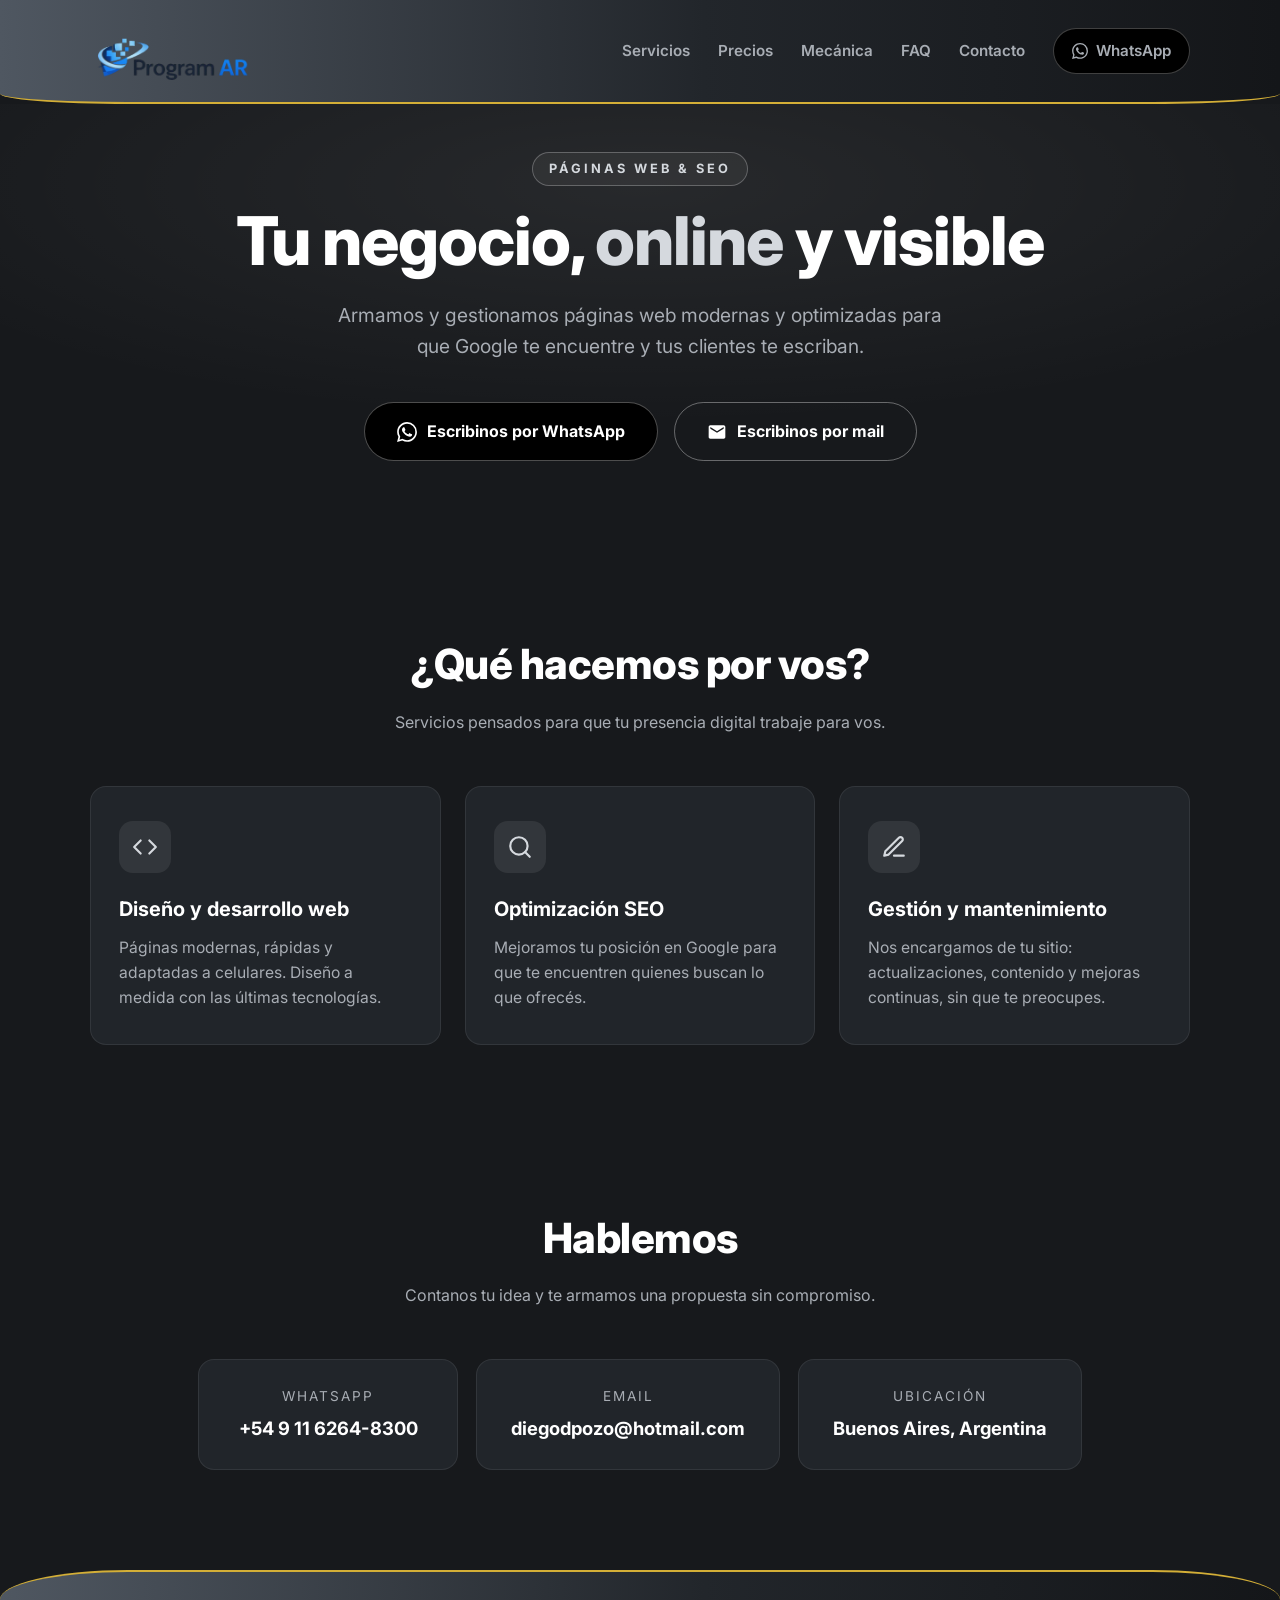
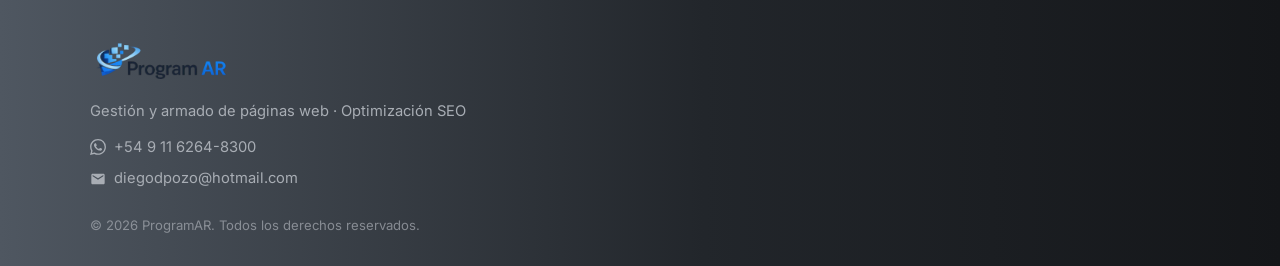
==== index.html @ 07f9ca01 "Bordes dorados: solo bottom del header y top del footer; cache-busting v=7" ====
<!DOCTYPE html>
<html lang="es">
<head>
<meta charset="UTF-8">
<meta name="viewport" content="width=device-width, initial-scale=1.0">
<title>ProgramAR — Diseño de páginas web y SEO</title>
<meta name="description" content="ProgramAR. Gestión y armado de páginas web profesionales y optimización SEO. Contacto: +54 9 11 6264-8300.">
<link rel="canonical" href="https://diegodpozo.github.io/programar/">
<meta name="theme-color" content="#17191C">
<meta property="og:title" content="ProgramAR">
<meta property="og:description" content="Gestión y armado de páginas web y optimización SEO.">
<meta property="og:type" content="website">
<meta property="og:url" content="https://diegodpozo.github.io/programar/">
<meta property="og:image" content="https://diegodpozo.github.io/programar/logoII.png">
<meta property="og:locale" content="es_AR">
<meta name="twitter:card" content="summary_large_image">
<script type="application/ld+json">
{
  "@context": "https://schema.org",
  "@graph": [
    {
      "@type": "Organization",
      "name": "ProgramAR",
      "url": "https://diegodpozo.github.io/programar/",
      "logo": "https://diegodpozo.github.io/programar/logoII.png",
      "email": "diegodpozo@hotmail.com",
      "telephone": "+54-9-11-6264-8300",
      "areaServed": "AR",
      "sameAs": ["https://github.com/diegodpozo"]
    }
  ]
}
</script>
<link rel="icon" type="image/png" href="logoII.png">
<link rel="preconnect" href="https://fonts.googleapis.com">
<link rel="preconnect" href="https://fonts.gstatic.com" crossorigin>
<link href="https://fonts.googleapis.com/css2?family=Inter:wght@400;600;700;800&display=swap" rel="stylesheet">
<link rel="stylesheet" href="styles.css?v=7">
</head>
<body>
<header>
  <section class="container nav">
    <a class="brand" href="index.html">
      <img src="logoII.png" alt="ProgramAR logo">
    </a>
    <button class="nav-toggle" aria-label="Abrir menú" aria-expanded="false" aria-controls="navmenu">
      <span></span><span></span><span></span>
    </button>
    <nav class="nav-links" id="navmenu">
      <a href="index.html#servicios">Servicios</a>
      <a href="precios.html">Precios</a>
      <a href="mecanica.html">Mecánica</a>
      <a href="faq.html">FAQ</a>
      <a href="index.html#contacto">Contacto</a>
      <a class="nav-wa" href="https://wa.me/5491162648300" target="_blank" rel="noopener">
        <svg width="16" height="16" viewBox="0 0 24 24" fill="currentColor" aria-hidden="true"><path d="M17.472 14.382c-.297-.149-1.758-.867-2.03-.967-.273-.099-.471-.148-.67.15-.197.297-.767.966-.94 1.164-.173.199-.347.223-.644.075-.297-.15-1.255-.463-2.39-1.475-.883-.788-1.48-1.761-1.653-2.059-.173-.297-.018-.458.13-.606.134-.133.298-.347.446-.52.149-.174.198-.298.298-.497.099-.198.05-.371-.025-.52-.075-.149-.669-1.612-.916-2.207-.242-.579-.487-.5-.669-.51-.173-.008-.371-.01-.57-.01-.198 0-.52.074-.792.372-.272.297-1.04 1.016-1.04 2.479 0 1.462 1.065 2.875 1.213 3.074.149.198 2.096 3.2 5.077 4.487.709.306 1.262.489 1.694.625.712.227 1.36.195 1.871.118.571-.085 1.758-.719 2.006-1.413.248-.694.248-1.289.173-1.413-.074-.124-.272-.198-.57-.347m-5.421 7.403h-.004a9.87 9.87 0 01-5.031-1.378l-.361-.214-3.741.982.998-3.648-.235-.374a9.86 9.86 0 01-1.51-5.26c.001-5.45 4.436-9.884 9.888-9.884 2.64 0 5.122 1.03 6.988 2.898a9.825 9.825 0 012.893 6.994c-.003 5.45-4.437 9.884-9.885 9.884m8.413-18.297A11.815 11.815 0 0012.05 0C5.495 0 .16 5.335.157 11.892c0 2.096.547 4.142 1.588 5.945L.057 24l6.305-1.654a11.882 11.882 0 005.683 1.448h.005c6.554 0 11.89-5.335 11.893-11.893a11.821 11.821 0 00-3.48-8.413z"/></svg>
        WhatsApp
      </a>
    </nav>
  </section>
</header>

<section class="hero" id="top">
  <section class="container">
    <span class="eyebrow">Páginas web &amp; SEO</span>
    <h1>Tu negocio, <span>online</span> y visible</h1>
    <p class="sub">Armamos y gestionamos páginas web modernas y optimizadas para que Google te encuentre y tus clientes te escriban.</p>
    <section class="cta-group">
      <a class="btn btn-dark" href="https://wa.me/5491162648300" target="_blank" rel="noopener">
        <svg width="20" height="20" viewBox="0 0 24 24" fill="currentColor" aria-hidden="true"><path d="M17.472 14.382c-.297-.149-1.758-.867-2.03-.967-.273-.099-.471-.148-.67.15-.197.297-.767.966-.94 1.164-.173.199-.347.223-.644.075-.297-.15-1.255-.463-2.39-1.475-.883-.788-1.48-1.761-1.653-2.059-.173-.297-.018-.458.13-.606.134-.133.298-.347.446-.52.149-.174.198-.298.298-.497.099-.198.05-.371-.025-.52-.075-.149-.669-1.612-.916-2.207-.242-.579-.487-.5-.669-.51-.173-.008-.371-.01-.57-.01-.198 0-.52.074-.792.372-.272.297-1.04 1.016-1.04 2.479 0 1.462 1.065 2.875 1.213 3.074.149.198 2.096 3.2 5.077 4.487.709.306 1.262.489 1.694.625.712.227 1.36.195 1.871.118.571-.085 1.758-.719 2.006-1.413.248-.694.248-1.289.173-1.413-.074-.124-.272-.198-.57-.347m-5.421 7.403h-.004a9.87 9.87 0 01-5.031-1.378l-.361-.214-3.741.982.998-3.648-.235-.374a9.86 9.86 0 01-1.51-5.26c.001-5.45 4.436-9.884 9.888-9.884 2.64 0 5.122 1.03 6.988 2.898a9.825 9.825 0 012.893 6.994c-.003 5.45-4.437 9.884-9.885 9.884m8.413-18.297A11.815 11.815 0 0012.05 0C5.495 0 .16 5.335.157 11.892c0 2.096.547 4.142 1.588 5.945L.057 24l6.305-1.654a11.882 11.882 0 005.683 1.448h.005c6.554 0 11.89-5.335 11.893-11.893a11.821 11.821 0 00-3.48-8.413z"/></svg>
        Escribinos por WhatsApp
      </a>
      <a class="btn btn-ghost" href="mailto:diegodpozo@hotmail.com"><svg width="20" height="20" viewBox="0 0 24 24" fill="currentColor" aria-hidden="true"><path d="M20 4H4c-1.1 0-1.99.9-1.99 2L2 18c0 1.1.9 2 2 2h16c1.1 0 2-.9 2-2V6c0-1.1-.9-2-2-2zm0 4l-8 5-8-5V6l8 5 8-5v2z"/></svg>Escribinos por mail</a>
    </section>
  </section>
</section>

<section class="services" id="servicios">
  <section class="container">
    <h2 class="section-title">¿Qué hacemos por vos?</h2>
    <p class="section-sub">Servicios pensados para que tu presencia digital trabaje para vos.</p>
    <section class="grid">
      <article class="card">
        <span class="icon">
          <svg width="26" height="26" viewBox="0 0 24 24" fill="none" stroke="#D5D9DE" stroke-width="2" stroke-linecap="round" stroke-linejoin="round"><polyline points="16 18 22 12 16 6"/><polyline points="8 6 2 12 8 18"/></svg>
        </span>
        <h3>Diseño y desarrollo web</h3>
        <p>Páginas modernas, rápidas y adaptadas a celulares. Diseño a medida con las últimas tecnologías.</p>
      </article>
      <article class="card">
        <span class="icon">
          <svg width="26" height="26" viewBox="0 0 24 24" fill="none" stroke="#D5D9DE" stroke-width="2" stroke-linecap="round" stroke-linejoin="round"><circle cx="11" cy="11" r="8"/><line x1="21" y1="21" x2="16.65" y2="16.65"/></svg>
        </span>
        <h3>Optimización SEO</h3>
        <p>Mejoramos tu posición en Google para que te encuentren quienes buscan lo que ofrecés.</p>
      </article>
      <article class="card">
        <span class="icon">
          <svg width="26" height="26" viewBox="0 0 24 24" fill="none" stroke="#D5D9DE" stroke-width="2" stroke-linecap="round" stroke-linejoin="round"><path d="M12 20h9"/><path d="M16.5 3.5a2.121 2.121 0 013 3L7 19l-4 1 1-4L16.5 3.5z"/></svg>
        </span>
        <h3>Gestión y mantenimiento</h3>
        <p>Nos encargamos de tu sitio: actualizaciones, contenido y mejoras continuas, sin que te preocupes.</p>
      </article>
    </section>
  </section>
</section>

<section class="contact" id="contacto">
  <section class="container">
    <h2 class="section-title">Hablemos</h2>
    <p class="section-sub">Contanos tu idea y te armamos una propuesta sin compromiso.</p>
    <section class="contact-list">
      <a class="contact-item" href="https://wa.me/5491162648300" target="_blank" rel="noopener">
        <span class="label">WhatsApp</span>
        <span class="value">+54 9 11 6264-8300</span>
      </a>
      <a class="contact-item" href="mailto:diegodpozo@hotmail.com">
        <span class="label">Email</span>
        <span class="value">diegodpozo@hotmail.com</span>
      </a>
      <article class="contact-item">
        <span class="label">Ubicación</span>
        <span class="value">Buenos Aires, Argentina</span>
      </article>
    </section>
  </section>
</section>


<footer>
  <section class="container">
    <section class="brand">
      <img src="logoII.png" alt="ProgramAR logo">
    </section>
      <p>Gestión y armado de páginas web<span class="sep"> ·</span> <br class="footer-br">Optimización SEO</p>
    <p class="fcontact" style="margin-top:12px"><svg width="16" height="16" viewBox="0 0 24 24" fill="#A8ADB4" aria-hidden="true"><path d="M17.472 14.382c-.297-.149-1.758-.867-2.03-.967-.273-.099-.471-.148-.67.15-.197.297-.767.966-.94 1.164-.173.199-.347.223-.644.075-.297-.15-1.255-.463-2.39-1.475-.883-.788-1.48-1.761-1.653-2.059-.173-.297-.018-.458.13-.606.134-.133.298-.347.446-.52.149-.174.198-.298.298-.497.099-.198.05-.371-.025-.52-.075-.149-.669-1.612-.916-2.207-.242-.579-.487-.5-.669-.51-.173-.008-.371-.01-.57-.01-.198 0-.52.074-.792.372-.272.297-1.04 1.016-1.04 2.479 0 1.462 1.065 2.875 1.213 3.074.149.198 2.096 3.2 5.077 4.487.709.306 1.262.489 1.694.625.712.227 1.36.195 1.871.118.571-.085 1.758-.719 2.006-1.413.248-.694.248-1.289.173-1.413-.074-.124-.272-.198-.57-.347m-5.421 7.403h-.004a9.87 9.87 0 01-5.031-1.378l-.361-.214-3.741.982.998-3.648-.235-.374a9.86 9.86 0 01-1.51-5.26c.001-5.45 4.436-9.884 9.888-9.884 2.64 0 5.122 1.03 6.988 2.898a9.825 9.825 0 012.893 6.994c-.003 5.45-4.437 9.884-9.885 9.884m8.413-18.297A11.815 11.815 0 0012.05 0C5.495 0 .16 5.335.157 11.892c0 2.096.547 4.142 1.588 5.945L.057 24l6.305-1.654a11.882 11.882 0 005.683 1.448h.005c6.554 0 11.89-5.335 11.893-11.893a11.821 11.821 0 00-3.48-8.413z"/></svg><a href="https://wa.me/5491162648300" target="_blank" rel="noopener">+54 9 11 6264-8300</a></p>
    <p class="fcontact"><svg width="16" height="16" viewBox="0 0 24 24" fill="#A8ADB4" aria-hidden="true"><path d="M20 4H4c-1.1 0-1.99.9-1.99 2L2 18c0 1.1.9 2 2 2h16c1.1 0 2-.9 2-2V6c0-1.1-.9-2-2-2zm0 4l-8 5-8-5V6l8 5 8-5v2z"/></svg><a href="mailto:diegodpozo@hotmail.com">diegodpozo@hotmail.com</a></p>
    <p class="copy">© 2026 ProgramAR. Todos los derechos reservados.</p>
  </section>
</footer>
<script src="nav.js" defer></script>
</body>
</html>
---- styles.css ----
:root{
  --bg:#17191C;
  --bg-soft:#1D2023;
  --card:#21252A;
  --white:#FFFFFF;
  --muted:#A8ADB4;
  --accent:#D5D9DE;
  --grad:linear-gradient(to right,#4F5761 0%,#22262B 55%,#141619 100%);
  --radius:16px;
  --gold:#D4AF37;
}
*{margin:0;padding:0;box-sizing:border-box}
html{scroll-behavior:smooth;scroll-padding-top:115px}
body{
  font-family:'Inter',system-ui,-apple-system,sans-serif;
  background:var(--bg);
  color:var(--white);
  line-height:1.6;
  -webkit-font-smoothing:antialiased;
}
a{color:inherit;text-decoration:none}
.container{width:min(1100px,92%);margin:0 auto}

/* Header */
header{
  position:sticky;top:0;z-index:50;
  background:var(--grad);
  border-bottom:1px solid rgba(255,255,255,.08);
  transition:box-shadow .3s ease;
  animation:headerDrop .6s ease;
}
@keyframes headerDrop{from{transform:translateY(-100%)}to{transform:translateY(0)}}
.nav{display:flex;align-items:center;justify-content:space-between;padding:14px 0;transition:padding .3s ease}
.brand{display:flex;align-items:center;gap:12px;font-weight:800;font-size:1.25rem;letter-spacing:.5px}
.brand img{height:74px;width:auto;transition:height .3s ease}
body.scrolled header{box-shadow:0 10px 30px rgba(0,0,0,.5)}
body.scrolled .nav{padding:6px 0}
body.scrolled .brand img{height:56px}
.nav-links{display:flex;gap:28px;align-items:center}
.nav-links a{color:var(--muted);font-weight:600;font-size:.95rem;transition:color .2s}
.nav-links a:hover{color:var(--white)}
.nav-wa{
  display:inline-flex;align-items:center;gap:8px;
  background:#000;color:var(--white);
  padding:10px 18px;border-radius:999px;
  border:1px solid rgba(255,255,255,.25);
  font-weight:700;font-size:.9rem;
  transition:transform .2s, box-shadow .2s;
}
.nav-wa:hover{transform:translateY(-2px);box-shadow:0 8px 24px rgba(0,0,0,.6)}

/* Botón hamburguesa (solo mobile) */
.nav-toggle{
  display:none;flex-direction:column;justify-content:center;gap:6px;
  background:none;border:0;padding:6px;cursor:pointer;
}
.nav-toggle span{
  display:block;width:26px;height:2.5px;background:#fff;
  border-radius:2px;transition:transform .3s,opacity .3s;
}
.nav-toggle.active span:nth-child(1){transform:translateY(8.5px) rotate(45deg)}
.nav-toggle.active span:nth-child(2){opacity:0}
.nav-toggle.active span:nth-child(3){transform:translateY(-8.5px) rotate(-45deg)}

/* Hero */
.hero{padding:48px 0 90px;text-align:center;position:relative;overflow:hidden}
.hero::before{
  content:"";position:absolute;inset:-40% -20% auto;
  height:520px;
  background:radial-gradient(ellipse at center,rgba(255,255,255,.07),transparent 65%);
  pointer-events:none;
}
.hero .container{position:relative}
.eyebrow{
  display:inline-block;color:var(--accent);
  font-weight:700;letter-spacing:3px;text-transform:uppercase;
  font-size:.8rem;margin-bottom:18px;
  border:1px solid rgba(255,255,255,.25);
  padding:6px 16px;border-radius:999px;
  background:rgba(255,255,255,.05);
}
.hero h1{font-size:clamp(2.4rem,6vw,4.2rem);font-weight:800;line-height:1.1;letter-spacing:-1px}
.hero h1 span{color:var(--accent)}
.hero p.sub{margin:22px auto 0;max-width:640px;color:var(--muted);font-size:clamp(1rem,2.2vw,1.2rem)}
.cta-group{display:flex;gap:16px;justify-content:center;flex-wrap:wrap;margin-top:40px}
.btn{
  display:inline-flex;align-items:center;gap:10px;
  padding:16px 32px;border-radius:999px;
  font-weight:700;font-size:1rem;cursor:pointer;
  transition:transform .2s, box-shadow .2s, background .2s;
}
.btn-dark{background:#000;color:var(--white);border:1px solid rgba(255,255,255,.3)}
.btn-dark:hover{transform:translateY(-3px);box-shadow:0 12px 30px rgba(0,0,0,.7)}
.btn-ghost{background:transparent;color:var(--white);border:1px solid rgba(255,255,255,.35)}
.btn-ghost:hover{background:rgba(255,255,255,.08);transform:translateY(-3px)}

/* Servicios */
.services{padding:80px 0}
.section-title{text-align:center;font-size:clamp(1.8rem,4vw,2.6rem);font-weight:800;letter-spacing:-.5px}
.section-sub{text-align:center;color:var(--muted);margin-top:12px;margin-bottom:50px}
.grid{display:grid;grid-template-columns:repeat(auto-fit,minmax(260px,1fr));gap:24px}
.card{
  background:var(--card);
  border:1px solid rgba(255,255,255,.08);
  border-radius:var(--radius);
  padding:34px 28px;
  transition:transform .25s, border-color .25s;
}
.card:hover{transform:translateY(-6px);border-color:rgba(255,255,255,.4)}
.card .icon{
  width:52px;height:52px;border-radius:14px;
  display:flex;align-items:center;justify-content:center;
  background:rgba(255,255,255,.08);
  margin-bottom:20px;
}
.card h3{font-size:1.25rem;font-weight:700;margin-bottom:10px}
.card p{color:var(--muted);font-size:.98rem}

/* Contacto */
.contact{padding:80px 0 100px;text-align:center}
.contact-list{
  display:flex;gap:18px;justify-content:center;flex-wrap:wrap;
  margin-top:44px;
}
.contact-item{
  background:var(--card);
  border:1px solid rgba(255,255,255,.08);
  border-radius:var(--radius);
  padding:26px 34px;min-width:260px;
  display:flex;flex-direction:column;gap:6px;
  transition:border-color .25s;
}
.contact-item:hover{border-color:rgba(255,255,255,.4)}
.contact-item .label{color:var(--muted);font-size:.85rem;text-transform:uppercase;letter-spacing:2px}
.contact-item .value{font-weight:700;font-size:1.15rem}

/* FAQ */
.faq{padding:80px 0 20px}
.faq details{
  background:var(--card);
  border:1px solid rgba(255,255,255,.08);
  border-radius:var(--radius);
  padding:20px 26px;margin-bottom:14px;
  transition:border-color .25s;
}
.faq details:hover{border-color:rgba(255,255,255,.3)}
.faq summary{
  cursor:pointer;font-weight:700;font-size:1.05rem;
  list-style:none;display:flex;justify-content:space-between;align-items:center;gap:16px;
}
.faq summary::-webkit-details-marker{display:none}
.faq summary::after{content:"+";color:var(--accent);font-size:1.5rem;line-height:1;transition:transform .2s}
.faq details[open] summary::after{content:"\2013"}
.faq details p{color:var(--muted);margin-top:14px;font-size:.98rem}

/* Precios */
.pricing{padding:60px 0 100px;text-align:center}
.pricing .eyebrow{margin-bottom:18px}
.pricing .sub-h{
  font-size:1.4rem;font-weight:700;color:var(--white);
  margin-top:70px;margin-bottom:22px;
}
.price-grid{display:grid;grid-template-columns:repeat(auto-fit,minmax(260px,1fr));gap:24px;text-align:left}
.pcard{
  background:var(--card);
  border:1px solid rgba(255,255,255,.08);
  border-radius:var(--radius);
  padding:34px 28px;
  transition:transform .25s, border-color .25s;
}
.pcard:hover{transform:translateY(-6px);border-color:rgba(255,255,255,.4)}
.pcard h3{font-size:1.05rem;font-weight:700;margin-bottom:16px}
.pcard .amount{font-size:1.9rem;font-weight:800;letter-spacing:.5px}
.pcard .per{font-size:.85rem;font-weight:600;color:var(--muted);margin-left:8px}
.pcard .meta{
  display:inline-block;font-size:.75rem;color:var(--muted);
  border:1px solid rgba(255,255,255,.18);border-radius:999px;
  padding:4px 12px;margin-top:14px;
}
.pcard p{color:var(--muted);font-size:.93rem;margin-top:16px}
.plans-note{margin-top:-8px}
.pricing .cta-group p{color:var(--muted);font-size:.95rem;margin-bottom:20px}
@media (max-width:767px){.price-grid{grid-template-columns:1fr}}

@media (min-width:768px){.price-grid--2{grid-template-columns:repeat(2,1fr)}}
.disclaimer{
  margin-top:48px;font-size:.82rem;color:rgba(168,173,180,.7);
}

/* Mecánica */
.process{padding:60px 0 100px;text-align:center}
.process .eyebrow{margin-bottom:18px}
.steps{display:grid;grid-template-columns:repeat(auto-fit,minmax(230px,1fr));gap:24px;margin-top:8px}
.step{
  background:var(--card);
  border:1px solid rgba(255,255,255,.08);
  border-radius:var(--radius);
  padding:34px 28px;text-align:left;
  transition:transform .25s, border-color .25s;
}
.step:hover{transform:translateY(-6px);border-color:rgba(255,255,255,.4)}
.step .num{
  display:block;font-size:2rem;font-weight:800;
  color:var(--accent);letter-spacing:1px;margin-bottom:14px;
}
.step h3{font-size:1.15rem;font-weight:700;margin-bottom:10px}
.step p{color:var(--muted);font-size:.95rem}

/* Footer con degradado */
footer{
  background:var(--grad);
  border-top:1px solid rgba(255,255,255,.1);
  padding:50px 0 30px;
  text-align:left;
}
footer .brand{justify-content:flex-start;margin-bottom:14px}
footer .brand img{height:64px}
footer p{color:var(--muted);font-size:.92rem}
footer .fcontact{display:flex;align-items:center;gap:8px;margin-top:8px}
footer .fcontact svg{flex-shrink:0}
footer .fcontact a{color:var(--muted);transition:color .2s}
footer .fcontact a:hover{color:var(--white)}
footer .copy{margin-top:24px;font-size:.82rem;color:rgba(168,173,180,.7)}
.footer-br{display:none}

@media (min-width:769px){
  header{border-bottom:2px solid var(--gold);border-bottom-left-radius:10%;border-bottom-right-radius:10%}
  footer{border-top:2px solid var(--gold);border-top-left-radius:10%;border-top-right-radius:10%}
}

@media (max-width:768px){
  header{position:static}
  .nav-toggle{display:flex;position:fixed;top:14px;right:6%;z-index:60}
  .nav-links{
    position:fixed;top:88px;left:0;right:0;
    flex-direction:column;align-items:stretch;gap:0;
    background:#141619;
    border-bottom:1px solid rgba(255,255,255,.1);
    box-shadow:0 16px 32px rgba(0,0,0,.5);
    max-height:0;overflow:hidden;padding:0 6%;
    transition:max-height .35s ease, padding .35s ease;
    z-index:70;
  }
  .nav-links.open{max-height:380px;padding:10px 6% 22px}
  .nav-links a{
    color:var(--white);font-size:1rem;
    padding:13px 0;border-bottom:1px solid rgba(255,255,255,.08);
  }
  .nav-links a:last-child{border-bottom:0}
  .nav-wa{justify-content:center;margin-top:14px}
  .footer-br{display:inline}
  footer .sep{display:none}
  .hero{padding:36px 0 60px}
  .btn{width:100%;justify-content:center}
}
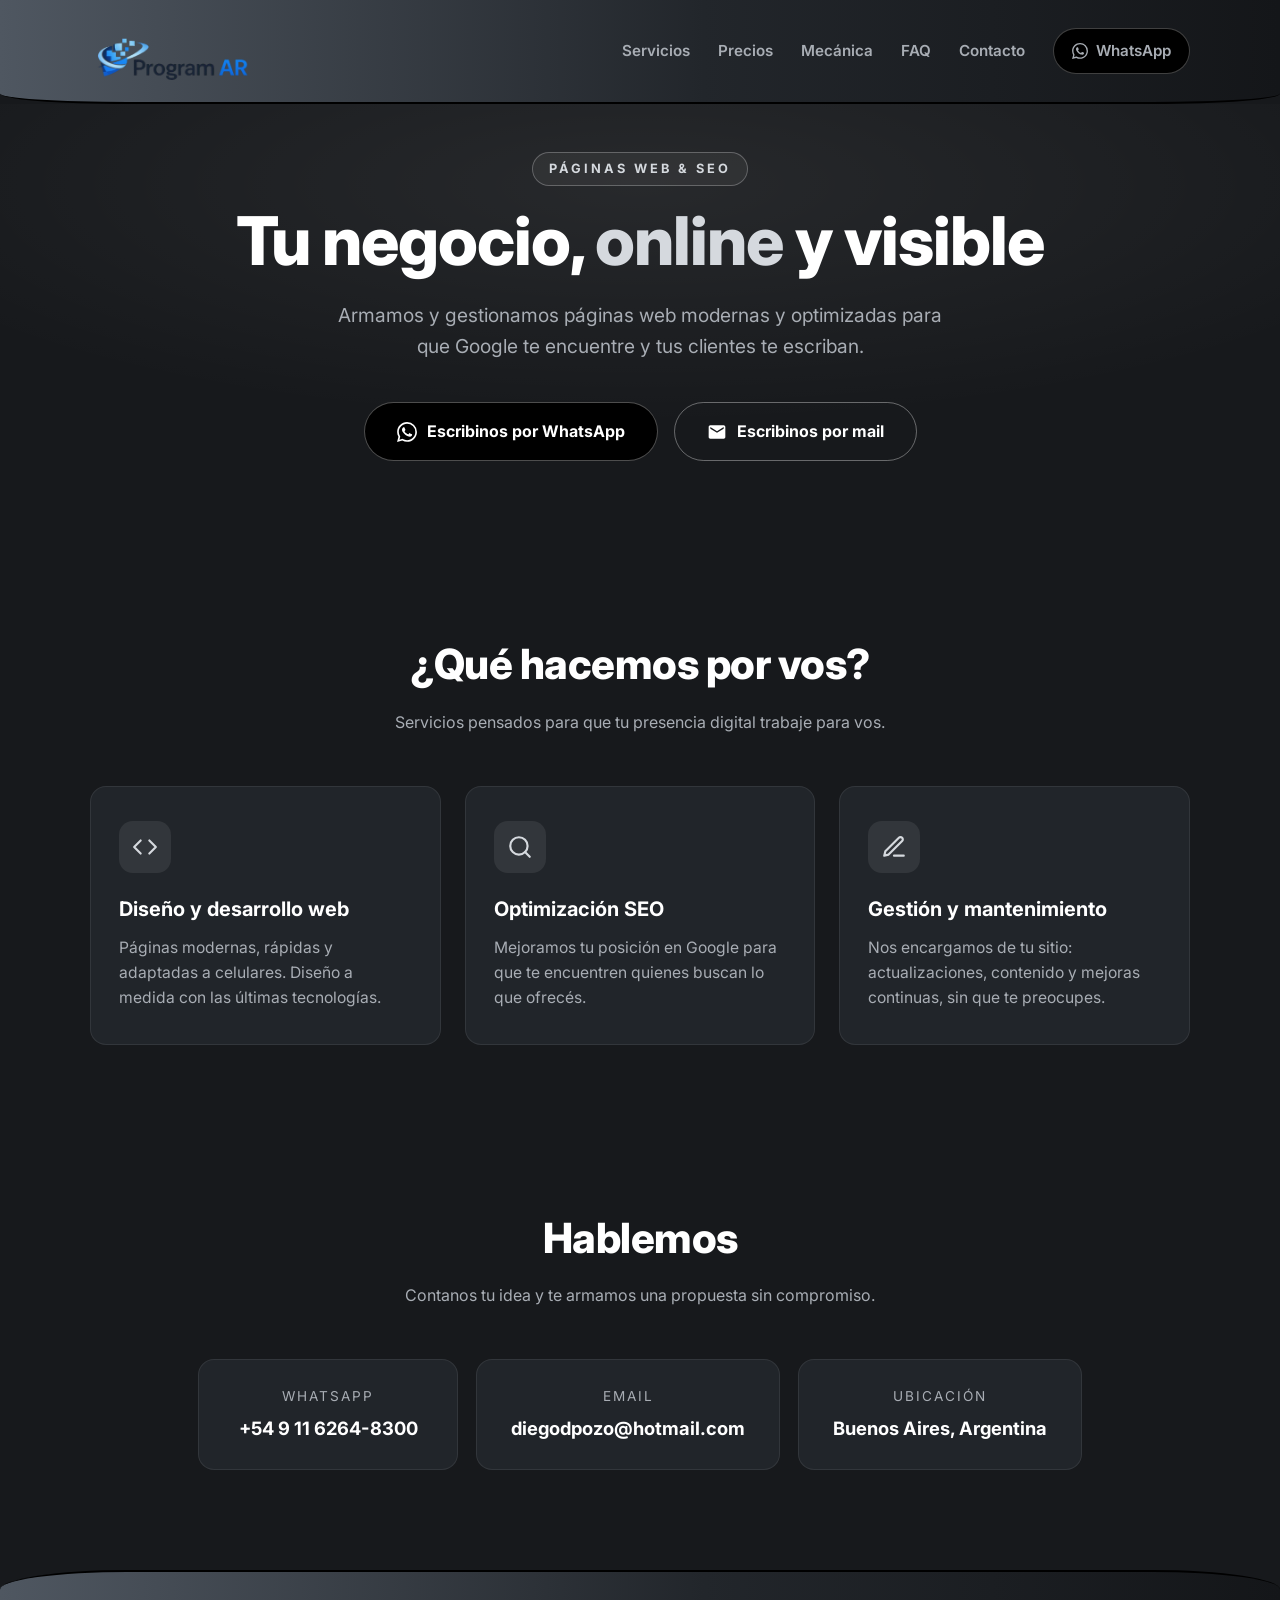
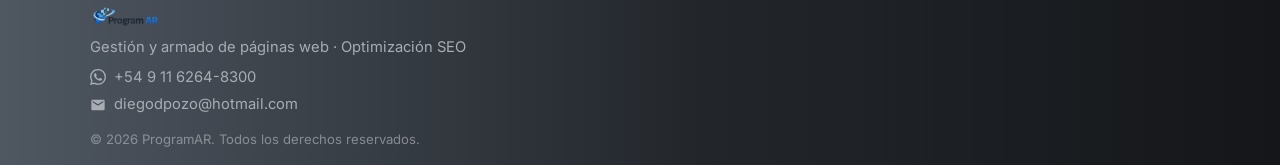
==== commit b77323ee: "Borde negro en header/footer y footer a la mitad de alto; cache-busting v=8" ====
--- a/index.html
+++ b/index.html
@@ -35,7 +35,7 @@
 <link rel="preconnect" href="https://fonts.googleapis.com">
 <link rel="preconnect" href="https://fonts.gstatic.com" crossorigin>
 <link href="https://fonts.googleapis.com/css2?family=Inter:wght@400;600;700;800&display=swap" rel="stylesheet">
-<link rel="stylesheet" href="styles.css?v=7">
+<link rel="stylesheet" href="styles.css?v=8">
 </head>
 <body>
 <header>
@@ -133,7 +133,7 @@
       <img src="logoII.png" alt="ProgramAR logo">
     </section>
       <p>Gestión y armado de páginas web<span class="sep"> ·</span> <br class="footer-br">Optimización SEO</p>
-    <p class="fcontact" style="margin-top:12px"><svg width="16" height="16" viewBox="0 0 24 24" fill="#A8ADB4" aria-hidden="true"><path d="M17.472 14.382c-.297-.149-1.758-.867-2.03-.967-.273-.099-.471-.148-.67.15-.197.297-.767.966-.94 1.164-.173.199-.347.223-.644.075-.297-.15-1.255-.463-2.39-1.475-.883-.788-1.48-1.761-1.653-2.059-.173-.297-.018-.458.13-.606.134-.133.298-.347.446-.52.149-.174.198-.298.298-.497.099-.198.05-.371-.025-.52-.075-.149-.669-1.612-.916-2.207-.242-.579-.487-.5-.669-.51-.173-.008-.371-.01-.57-.01-.198 0-.52.074-.792.372-.272.297-1.04 1.016-1.04 2.479 0 1.462 1.065 2.875 1.213 3.074.149.198 2.096 3.2 5.077 4.487.709.306 1.262.489 1.694.625.712.227 1.36.195 1.871.118.571-.085 1.758-.719 2.006-1.413.248-.694.248-1.289.173-1.413-.074-.124-.272-.198-.57-.347m-5.421 7.403h-.004a9.87 9.87 0 01-5.031-1.378l-.361-.214-3.741.982.998-3.648-.235-.374a9.86 9.86 0 01-1.51-5.26c.001-5.45 4.436-9.884 9.888-9.884 2.64 0 5.122 1.03 6.988 2.898a9.825 9.825 0 012.893 6.994c-.003 5.45-4.437 9.884-9.885 9.884m8.413-18.297A11.815 11.815 0 0012.05 0C5.495 0 .16 5.335.157 11.892c0 2.096.547 4.142 1.588 5.945L.057 24l6.305-1.654a11.882 11.882 0 005.683 1.448h.005c6.554 0 11.89-5.335 11.893-11.893a11.821 11.821 0 00-3.48-8.413z"/></svg><a href="https://wa.me/5491162648300" target="_blank" rel="noopener">+54 9 11 6264-8300</a></p>
+    <p class="fcontact" style="margin-top:6px"><svg width="16" height="16" viewBox="0 0 24 24" fill="#A8ADB4" aria-hidden="true"><path d="M17.472 14.382c-.297-.149-1.758-.867-2.03-.967-.273-.099-.471-.148-.67.15-.197.297-.767.966-.94 1.164-.173.199-.347.223-.644.075-.297-.15-1.255-.463-2.39-1.475-.883-.788-1.48-1.761-1.653-2.059-.173-.297-.018-.458.13-.606.134-.133.298-.347.446-.52.149-.174.198-.298.298-.497.099-.198.05-.371-.025-.52-.075-.149-.669-1.612-.916-2.207-.242-.579-.487-.5-.669-.51-.173-.008-.371-.01-.57-.01-.198 0-.52.074-.792.372-.272.297-1.04 1.016-1.04 2.479 0 1.462 1.065 2.875 1.213 3.074.149.198 2.096 3.2 5.077 4.487.709.306 1.262.489 1.694.625.712.227 1.36.195 1.871.118.571-.085 1.758-.719 2.006-1.413.248-.694.248-1.289.173-1.413-.074-.124-.272-.198-.57-.347m-5.421 7.403h-.004a9.87 9.87 0 01-5.031-1.378l-.361-.214-3.741.982.998-3.648-.235-.374a9.86 9.86 0 01-1.51-5.26c.001-5.45 4.436-9.884 9.888-9.884 2.64 0 5.122 1.03 6.988 2.898a9.825 9.825 0 012.893 6.994c-.003 5.45-4.437 9.884-9.885 9.884m8.413-18.297A11.815 11.815 0 0012.05 0C5.495 0 .16 5.335.157 11.892c0 2.096.547 4.142 1.588 5.945L.057 24l6.305-1.654a11.882 11.882 0 005.683 1.448h.005c6.554 0 11.89-5.335 11.893-11.893a11.821 11.821 0 00-3.48-8.413z"/></svg><a href="https://wa.me/5491162648300" target="_blank" rel="noopener">+54 9 11 6264-8300</a></p>
     <p class="fcontact"><svg width="16" height="16" viewBox="0 0 24 24" fill="#A8ADB4" aria-hidden="true"><path d="M20 4H4c-1.1 0-1.99.9-1.99 2L2 18c0 1.1.9 2 2 2h16c1.1 0 2-.9 2-2V6c0-1.1-.9-2-2-2zm0 4l-8 5-8-5V6l8 5 8-5v2z"/></svg><a href="mailto:diegodpozo@hotmail.com">diegodpozo@hotmail.com</a></p>
     <p class="copy">© 2026 ProgramAR. Todos los derechos reservados.</p>
   </section>
--- a/styles.css
+++ b/styles.css
@@ -7,7 +7,7 @@
   --accent:#D5D9DE;
   --grad:linear-gradient(to right,#4F5761 0%,#22262B 55%,#141619 100%);
   --radius:16px;
-  --gold:#D4AF37;
+  --black:#000000;
 }
 *{margin:0;padding:0;box-sizing:border-box}
 html{scroll-behavior:smooth;scroll-padding-top:115px}
@@ -210,22 +210,22 @@
 footer{
   background:var(--grad);
   border-top:1px solid rgba(255,255,255,.1);
-  padding:50px 0 30px;
+  padding:25px 0 15px;
   text-align:left;
 }
-footer .brand{justify-content:flex-start;margin-bottom:14px}
-footer .brand img{height:64px}
+footer .brand{justify-content:flex-start;margin-bottom:7px}
+footer .brand img{height:32px}
 footer p{color:var(--muted);font-size:.92rem}
-footer .fcontact{display:flex;align-items:center;gap:8px;margin-top:8px}
+footer .fcontact{display:flex;align-items:center;gap:8px;margin-top:4px}
 footer .fcontact svg{flex-shrink:0}
 footer .fcontact a{color:var(--muted);transition:color .2s}
 footer .fcontact a:hover{color:var(--white)}
-footer .copy{margin-top:24px;font-size:.82rem;color:rgba(168,173,180,.7)}
+footer .copy{margin-top:12px;font-size:.82rem;color:rgba(168,173,180,.7)}
 .footer-br{display:none}
 
 @media (min-width:769px){
-  header{border-bottom:2px solid var(--gold);border-bottom-left-radius:10%;border-bottom-right-radius:10%}
-  footer{border-top:2px solid var(--gold);border-top-left-radius:10%;border-top-right-radius:10%}
+  header{border-bottom:2px solid var(--black);border-bottom-left-radius:10%;border-bottom-right-radius:10%}
+  footer{border-top:2px solid var(--black);border-top-left-radius:10%;border-top-right-radius:10%}
 }
 
 @media (max-width:768px){
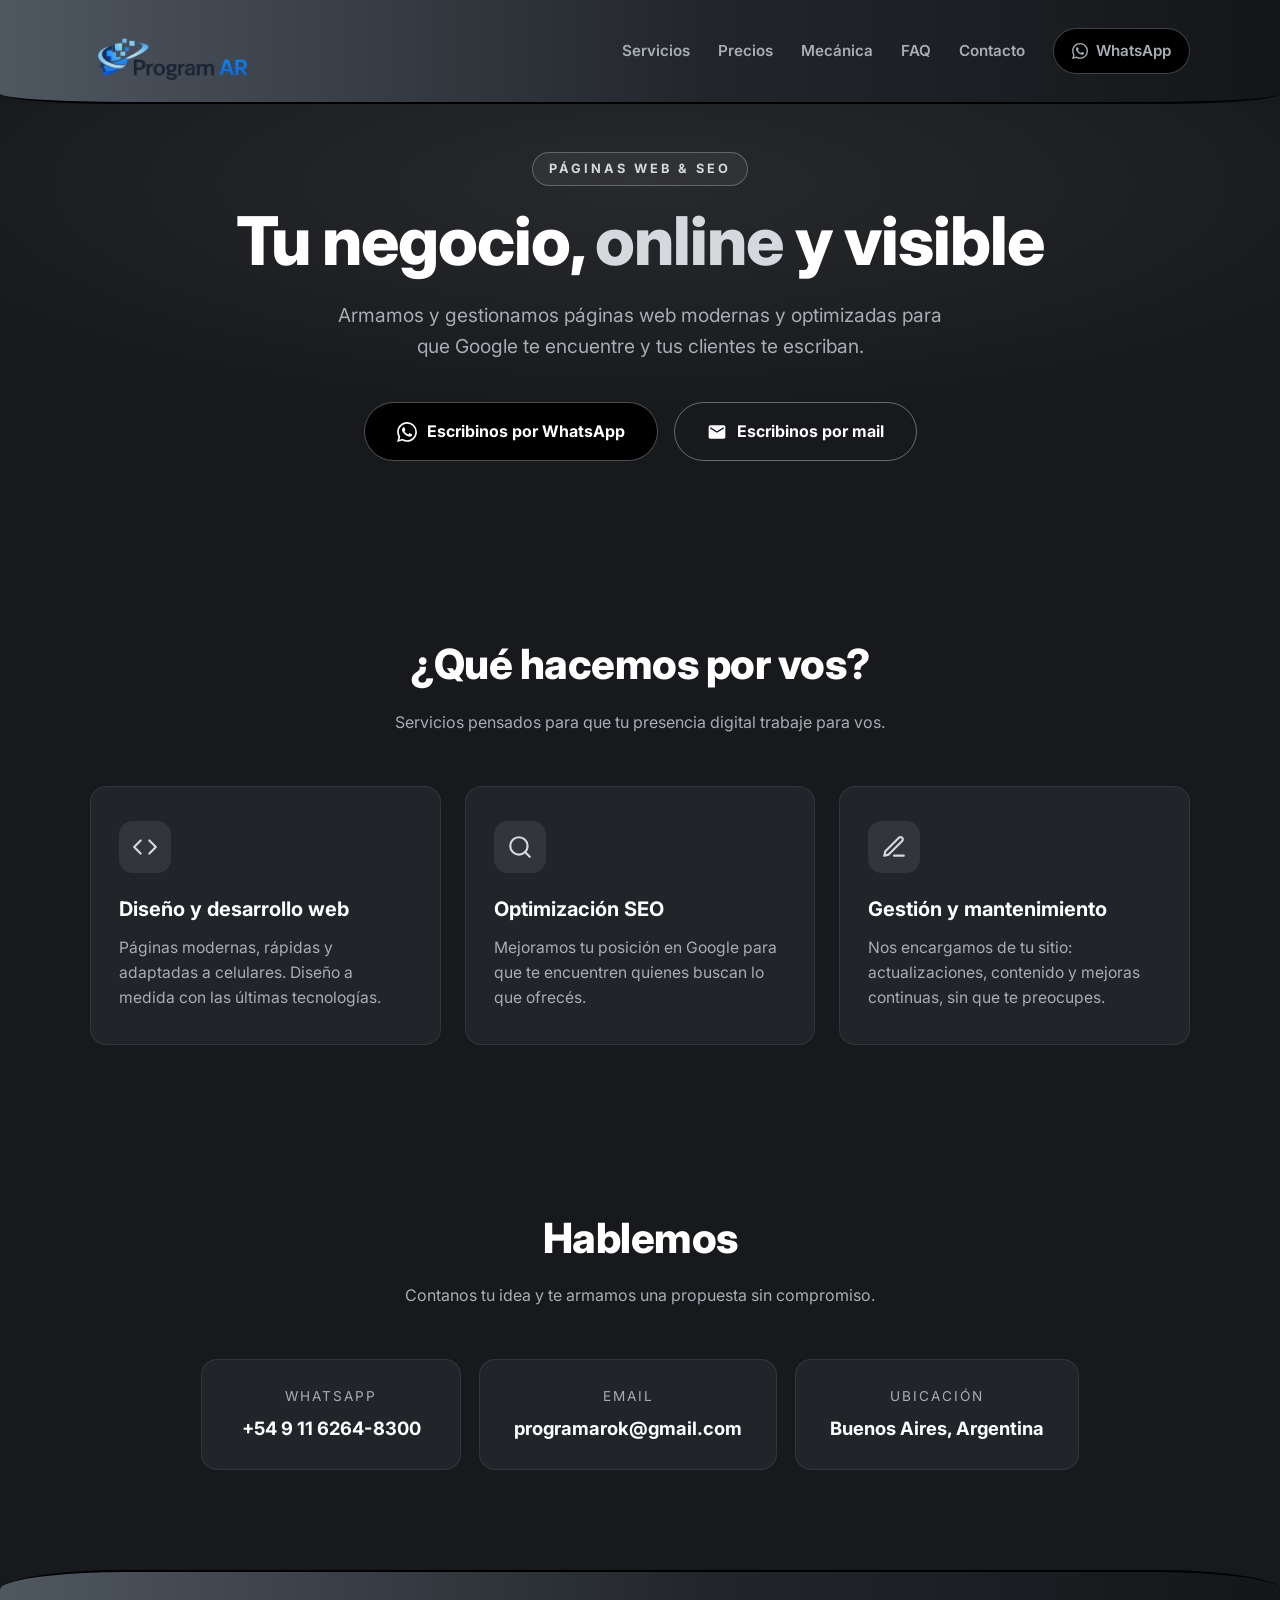
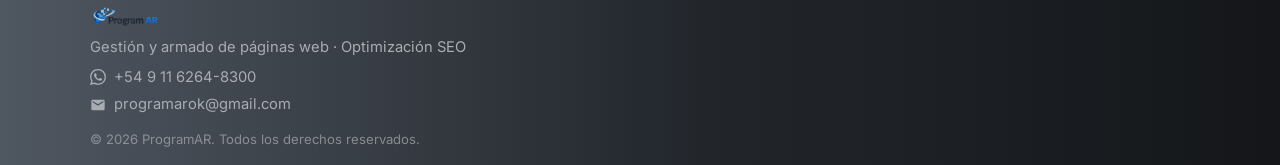
==== commit 1d2c5c21: "Reemplazar mail de contacto por programarok@gmail.com" ====
--- a/index.html
+++ b/index.html
@@ -23,7 +23,7 @@
       "name": "ProgramAR",
       "url": "https://diegodpozo.github.io/programar/",
       "logo": "https://diegodpozo.github.io/programar/logoII.png",
-      "email": "diegodpozo@hotmail.com",
+      "email": "programarok@gmail.com",
       "telephone": "+54-9-11-6264-8300",
       "areaServed": "AR",
       "sameAs": ["https://github.com/diegodpozo"]
@@ -35,7 +35,7 @@
 <link rel="preconnect" href="https://fonts.googleapis.com">
 <link rel="preconnect" href="https://fonts.gstatic.com" crossorigin>
 <link href="https://fonts.googleapis.com/css2?family=Inter:wght@400;600;700;800&display=swap" rel="stylesheet">
-<link rel="stylesheet" href="styles.css?v=8">
+<link rel="stylesheet" href="styles.css?v=9">
 </head>
 <body>
 <header>
@@ -70,7 +70,7 @@
         <svg width="20" height="20" viewBox="0 0 24 24" fill="currentColor" aria-hidden="true"><path d="M17.472 14.382c-.297-.149-1.758-.867-2.03-.967-.273-.099-.471-.148-.67.15-.197.297-.767.966-.94 1.164-.173.199-.347.223-.644.075-.297-.15-1.255-.463-2.39-1.475-.883-.788-1.48-1.761-1.653-2.059-.173-.297-.018-.458.13-.606.134-.133.298-.347.446-.52.149-.174.198-.298.298-.497.099-.198.05-.371-.025-.52-.075-.149-.669-1.612-.916-2.207-.242-.579-.487-.5-.669-.51-.173-.008-.371-.01-.57-.01-.198 0-.52.074-.792.372-.272.297-1.04 1.016-1.04 2.479 0 1.462 1.065 2.875 1.213 3.074.149.198 2.096 3.2 5.077 4.487.709.306 1.262.489 1.694.625.712.227 1.36.195 1.871.118.571-.085 1.758-.719 2.006-1.413.248-.694.248-1.289.173-1.413-.074-.124-.272-.198-.57-.347m-5.421 7.403h-.004a9.87 9.87 0 01-5.031-1.378l-.361-.214-3.741.982.998-3.648-.235-.374a9.86 9.86 0 01-1.51-5.26c.001-5.45 4.436-9.884 9.888-9.884 2.64 0 5.122 1.03 6.988 2.898a9.825 9.825 0 012.893 6.994c-.003 5.45-4.437 9.884-9.885 9.884m8.413-18.297A11.815 11.815 0 0012.05 0C5.495 0 .16 5.335.157 11.892c0 2.096.547 4.142 1.588 5.945L.057 24l6.305-1.654a11.882 11.882 0 005.683 1.448h.005c6.554 0 11.89-5.335 11.893-11.893a11.821 11.821 0 00-3.48-8.413z"/></svg>
         Escribinos por WhatsApp
       </a>
-      <a class="btn btn-ghost" href="mailto:diegodpozo@hotmail.com"><svg width="20" height="20" viewBox="0 0 24 24" fill="currentColor" aria-hidden="true"><path d="M20 4H4c-1.1 0-1.99.9-1.99 2L2 18c0 1.1.9 2 2 2h16c1.1 0 2-.9 2-2V6c0-1.1-.9-2-2-2zm0 4l-8 5-8-5V6l8 5 8-5v2z"/></svg>Escribinos por mail</a>
+      <a class="btn btn-ghost" href="mailto:programarok@gmail.com"><svg width="20" height="20" viewBox="0 0 24 24" fill="currentColor" aria-hidden="true"><path d="M20 4H4c-1.1 0-1.99.9-1.99 2L2 18c0 1.1.9 2 2 2h16c1.1 0 2-.9 2-2V6c0-1.1-.9-2-2-2zm0 4l-8 5-8-5V6l8 5 8-5v2z"/></svg>Escribinos por mail</a>
     </section>
   </section>
 </section>
@@ -114,9 +114,9 @@
         <span class="label">WhatsApp</span>
         <span class="value">+54 9 11 6264-8300</span>
       </a>
-      <a class="contact-item" href="mailto:diegodpozo@hotmail.com">
+      <a class="contact-item" href="mailto:programarok@gmail.com">
         <span class="label">Email</span>
-        <span class="value">diegodpozo@hotmail.com</span>
+        <span class="value">programarok@gmail.com</span>
       </a>
       <article class="contact-item">
         <span class="label">Ubicación</span>
@@ -134,7 +134,7 @@
     </section>
       <p>Gestión y armado de páginas web<span class="sep"> ·</span> <br class="footer-br">Optimización SEO</p>
     <p class="fcontact" style="margin-top:6px"><svg width="16" height="16" viewBox="0 0 24 24" fill="#A8ADB4" aria-hidden="true"><path d="M17.472 14.382c-.297-.149-1.758-.867-2.03-.967-.273-.099-.471-.148-.67.15-.197.297-.767.966-.94 1.164-.173.199-.347.223-.644.075-.297-.15-1.255-.463-2.39-1.475-.883-.788-1.48-1.761-1.653-2.059-.173-.297-.018-.458.13-.606.134-.133.298-.347.446-.52.149-.174.198-.298.298-.497.099-.198.05-.371-.025-.52-.075-.149-.669-1.612-.916-2.207-.242-.579-.487-.5-.669-.51-.173-.008-.371-.01-.57-.01-.198 0-.52.074-.792.372-.272.297-1.04 1.016-1.04 2.479 0 1.462 1.065 2.875 1.213 3.074.149.198 2.096 3.2 5.077 4.487.709.306 1.262.489 1.694.625.712.227 1.36.195 1.871.118.571-.085 1.758-.719 2.006-1.413.248-.694.248-1.289.173-1.413-.074-.124-.272-.198-.57-.347m-5.421 7.403h-.004a9.87 9.87 0 01-5.031-1.378l-.361-.214-3.741.982.998-3.648-.235-.374a9.86 9.86 0 01-1.51-5.26c.001-5.45 4.436-9.884 9.888-9.884 2.64 0 5.122 1.03 6.988 2.898a9.825 9.825 0 012.893 6.994c-.003 5.45-4.437 9.884-9.885 9.884m8.413-18.297A11.815 11.815 0 0012.05 0C5.495 0 .16 5.335.157 11.892c0 2.096.547 4.142 1.588 5.945L.057 24l6.305-1.654a11.882 11.882 0 005.683 1.448h.005c6.554 0 11.89-5.335 11.893-11.893a11.821 11.821 0 00-3.48-8.413z"/></svg><a href="https://wa.me/5491162648300" target="_blank" rel="noopener">+54 9 11 6264-8300</a></p>
-    <p class="fcontact"><svg width="16" height="16" viewBox="0 0 24 24" fill="#A8ADB4" aria-hidden="true"><path d="M20 4H4c-1.1 0-1.99.9-1.99 2L2 18c0 1.1.9 2 2 2h16c1.1 0 2-.9 2-2V6c0-1.1-.9-2-2-2zm0 4l-8 5-8-5V6l8 5 8-5v2z"/></svg><a href="mailto:diegodpozo@hotmail.com">diegodpozo@hotmail.com</a></p>
+    <p class="fcontact"><svg width="16" height="16" viewBox="0 0 24 24" fill="#A8ADB4" aria-hidden="true"><path d="M20 4H4c-1.1 0-1.99.9-1.99 2L2 18c0 1.1.9 2 2 2h16c1.1 0 2-.9 2-2V6c0-1.1-.9-2-2-2zm0 4l-8 5-8-5V6l8 5 8-5v2z"/></svg><a href="mailto:programarok@gmail.com">programarok@gmail.com</a></p>
     <p class="copy">© 2026 ProgramAR. Todos los derechos reservados.</p>
   </section>
 </footer>
--- a/styles.css
+++ b/styles.css
@@ -180,6 +180,7 @@
 .pcard p{color:var(--muted);font-size:.93rem;margin-top:16px}
 .plans-note{margin-top:-8px}
 .pricing .cta-group p{color:var(--muted);font-size:.95rem;margin-bottom:20px}
+.cta-group--stack{flex-direction:column;align-items:center}
 @media (max-width:767px){.price-grid{grid-template-columns:1fr}}
 
 @media (min-width:768px){.price-grid--2{grid-template-columns:repeat(2,1fr)}}
